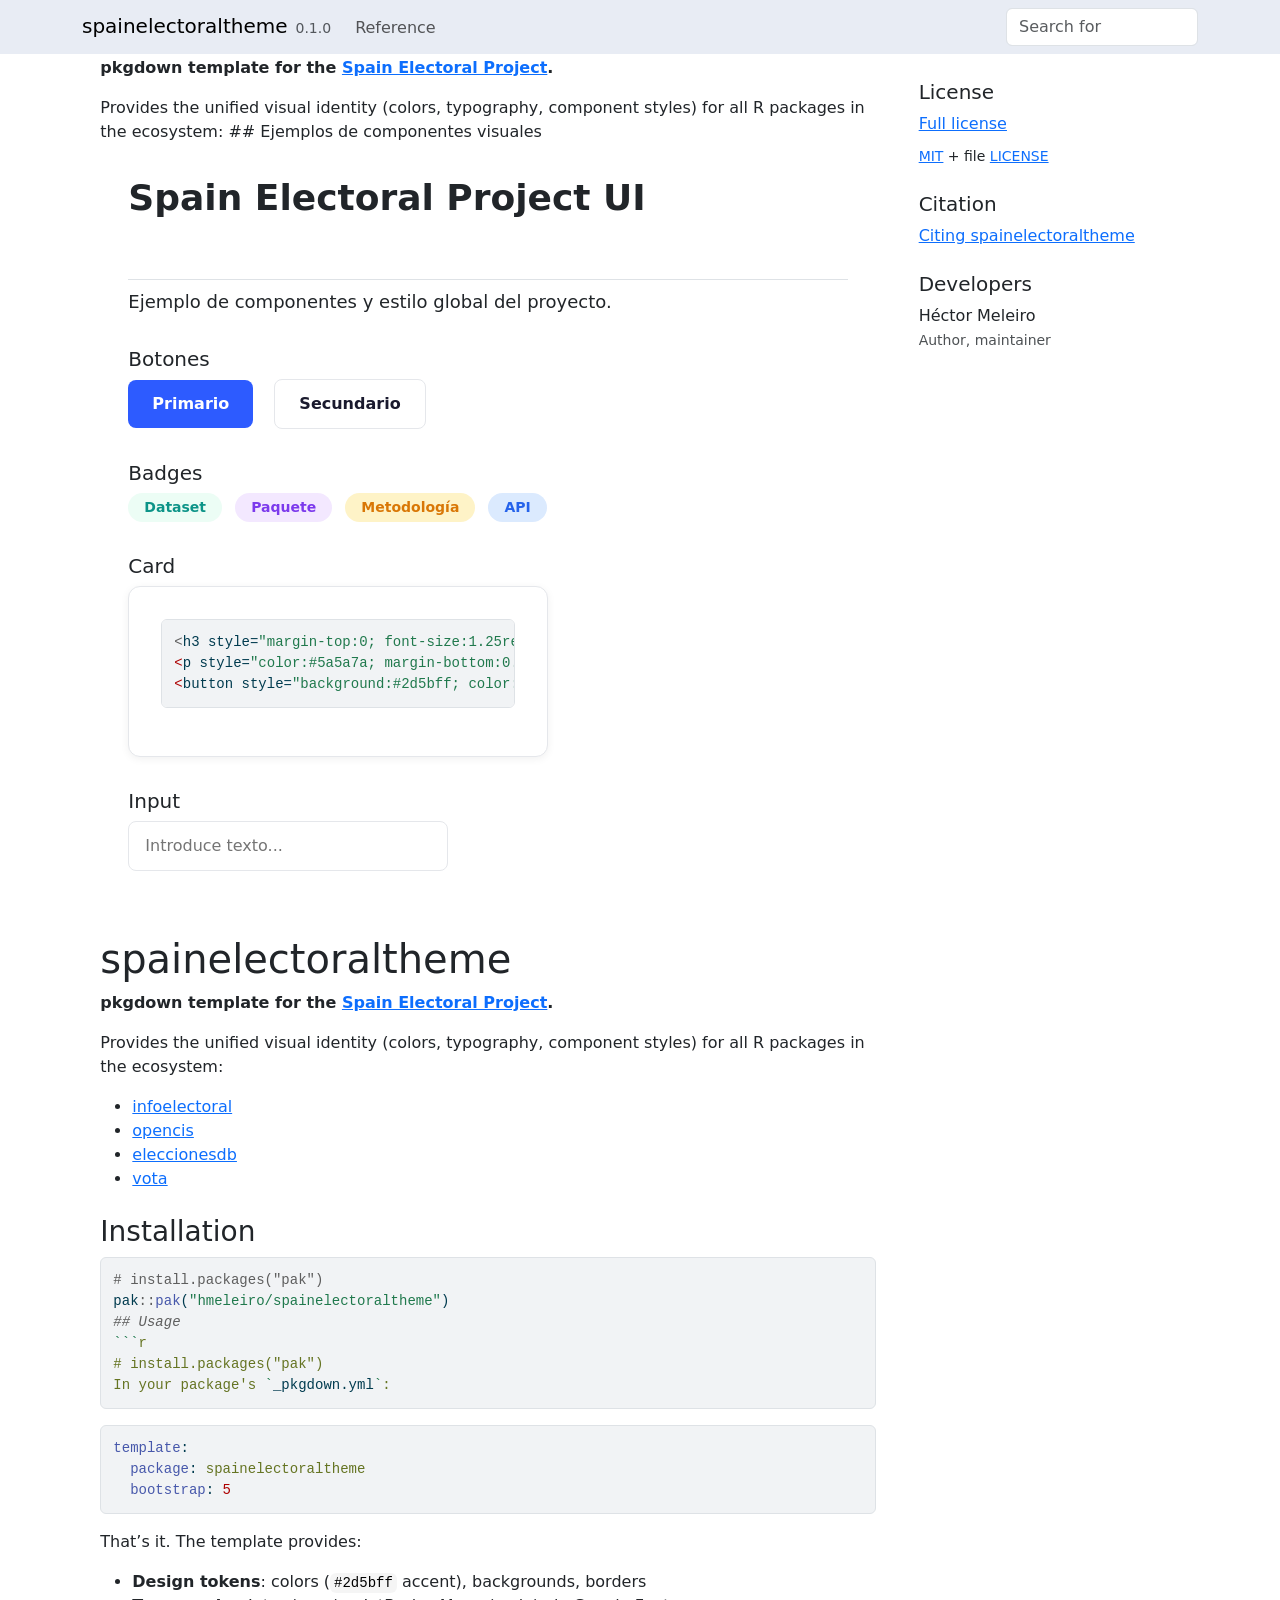
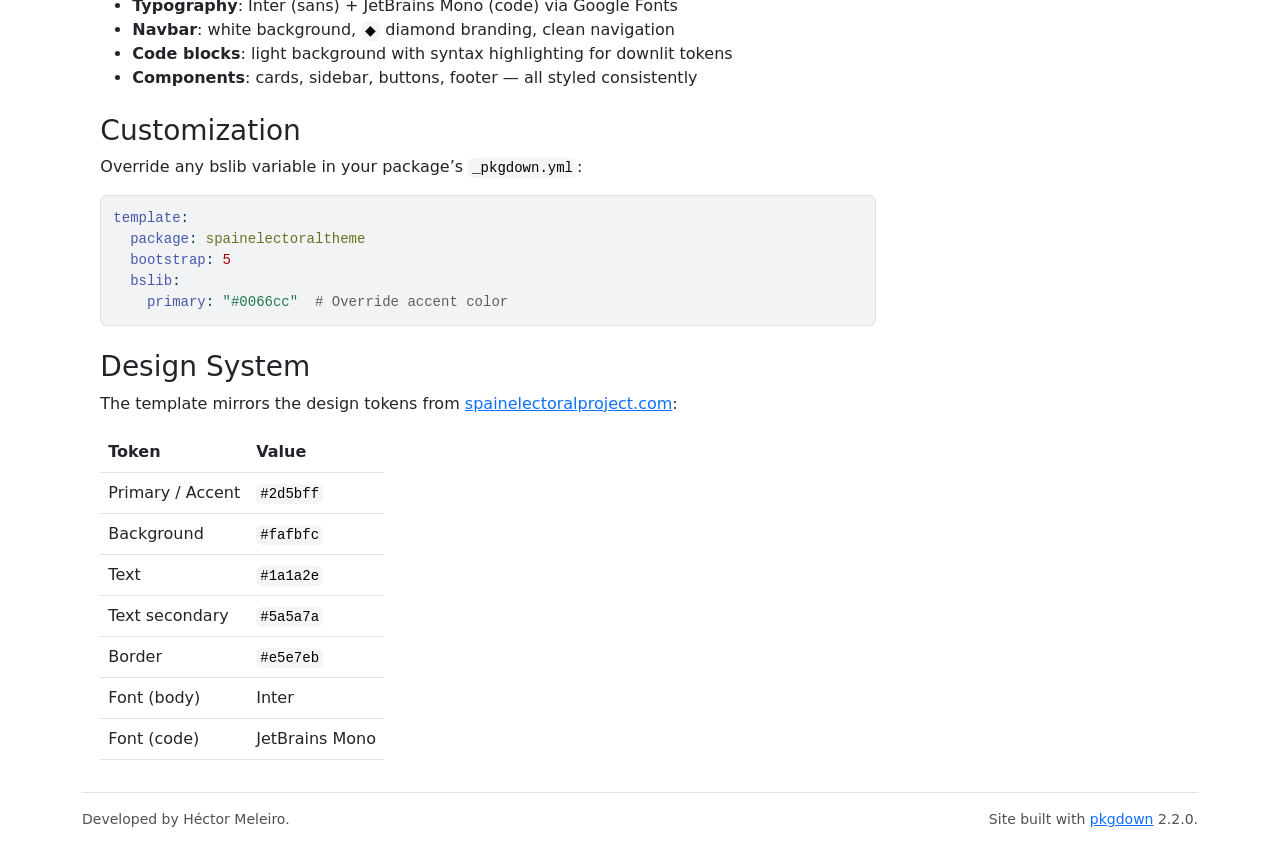
==== docs/index.html @ b9abbed4 "Changes in theme + added pkgdown web" ====
<!DOCTYPE html>
<!-- Generated by pkgdown: do not edit by hand --><html lang="en">
<head>
<meta http-equiv="Content-Type" content="text/html; charset=UTF-8">
<meta charset="utf-8">
<meta http-equiv="X-UA-Compatible" content="IE=edge">
<meta name="viewport" content="width=device-width, initial-scale=1, shrink-to-fit=no">
<title>pkgdown Template for Spain Electoral Project • spainelectoraltheme</title>
<script src="deps/jquery-3.6.0/jquery-3.6.0.min.js"></script><meta name="viewport" content="width=device-width, initial-scale=1, shrink-to-fit=no">
<link href="deps/bootstrap-5.3.1/bootstrap.min.css" rel="stylesheet">
<script src="deps/bootstrap-5.3.1/bootstrap.bundle.min.js"></script><link href="deps/font-awesome-6.5.2/css/all.min.css" rel="stylesheet">
<link href="deps/font-awesome-6.5.2/css/v4-shims.min.css" rel="stylesheet">
<script src="deps/headroom-0.11.0/headroom.min.js"></script><script src="deps/headroom-0.11.0/jQuery.headroom.min.js"></script><script src="deps/bootstrap-toc-1.0.1/bootstrap-toc.min.js"></script><script src="deps/clipboard.js-2.0.11/clipboard.min.js"></script><script src="deps/search-1.0.0/autocomplete.jquery.min.js"></script><script src="deps/search-1.0.0/fuse.min.js"></script><script src="deps/search-1.0.0/mark.min.js"></script><!-- pkgdown --><script src="pkgdown.js"></script><meta property="og:title" content="pkgdown Template for Spain Electoral Project">
<meta name="description" content="A pkgdown template package that provides the unified visual identity for all R packages in the Spain Electoral Project ecosystem. Includes design tokens, typography (Inter + JetBrains Mono), and component styles matching spainelectoralproject.com.">
<meta property="og:description" content="A pkgdown template package that provides the unified visual identity for all R packages in the Spain Electoral Project ecosystem. Includes design tokens, typography (Inter + JetBrains Mono), and component styles matching spainelectoralproject.com.">
<link rel="preconnect" href="https://fonts.googleapis.com">
<link rel="preconnect" href="https://fonts.gstatic.com" crossorigin>
<link href="https://fonts.googleapis.com/css2?family=Inter:wght@400;500;600;700&amp;family=JetBrains+Mono:wght@400;500&amp;display=swap" rel="stylesheet">
</head>
<body>
    <a href="#main" class="visually-hidden-focusable">Skip to contents</a>


    <nav class="navbar navbar-expand-lg fixed-top bg-#ffffff" data-bs-theme="light" aria-label="Site navigation"><div class="container">

    <a class="navbar-brand me-2" href="index.html">spainelectoraltheme</a>

    <small class="nav-text text-muted me-auto" data-bs-toggle="tooltip" data-bs-placement="bottom" title="">0.1.0</small>


    <button class="navbar-toggler" type="button" data-bs-toggle="collapse" data-bs-target="#navbar" aria-controls="navbar" aria-expanded="false" aria-label="Toggle navigation">
      <span class="navbar-toggler-icon"></span>
    </button>

    <div id="navbar" class="collapse navbar-collapse ms-3">
      <ul class="navbar-nav me-auto">
<li class="nav-item"><a class="nav-link" href="reference/index.html">Reference</a></li>
      </ul>
<ul class="navbar-nav">
<li class="nav-item"><form class="form-inline" role="search">
 <input class="form-control" type="search" name="search-input" id="search-input" autocomplete="off" aria-label="Search site" placeholder="Search for" data-search-index="search.json">
</form></li>
      </ul>
</div>


  </div>
</nav><div class="container template-home">
<div class="row">
  <main id="main" class="col-md-9"><p><strong>pkgdown template for the <a href="https://spainelectoralproject.com/" class="external-link">Spain Electoral Project</a>.</strong></p>
<p>Provides the unified visual identity (colors, typography, component styles) for all R packages in the ecosystem: ## Ejemplos de componentes visuales</p>
<div style="max-width: 720px; margin: 2rem auto;">
<div class="page-header"><h1 style="font-size:2.25rem; font-weight:700; margin-bottom:0.5rem;">
Spain Electoral Project UI
</h1></div>
<p style="color:var(--color-text-secondary); font-size:1.125rem; margin-bottom:2rem;">
Ejemplo de componentes y estilo global del proyecto.
</p>
<!-- Botones -->
<h2 style="font-size:1.25rem; margin-top:2rem;">
Botones
</h2>
<p><button style="background:#2d5bff; color:#fff; border:none; border-radius:0.5rem; padding:0.75rem 1.5rem; font-size:1rem; font-family:var(--font-sans); font-weight:600; margin-right:1rem; box-shadow:var(--shadow-sm); transition:background 150ms;">Primario</button> <button style="background:#fff; color:#1a1a2e; border:1px solid #e5e7eb; border-radius:0.5rem; padding:0.75rem 1.5rem; font-size:1rem; font-family:var(--font-sans); font-weight:600;">Secundario</button></p>
<!-- Badges -->
<h2 style="font-size:1.25rem; margin-top:2rem;">
Badges
</h2>
<p><span style="display:inline-block; background:#ecfdf5; color:#0d9488; border-radius:9999px; padding:0.25rem 1rem; font-size:0.875rem; font-weight:600; margin-right:0.5rem;">Dataset</span> <span style="display:inline-block; background:#f3e8ff; color:#7c3aed; border-radius:9999px; padding:0.25rem 1rem; font-size:0.875rem; font-weight:600; margin-right:0.5rem;">Paquete</span> <span style="display:inline-block; background:#fef3c7; color:#d97706; border-radius:9999px; padding:0.25rem 1rem; font-size:0.875rem; font-weight:600; margin-right:0.5rem;">Metodología</span> <span style="display:inline-block; background:#dbeafe; color:#2563eb; border-radius:9999px; padding:0.25rem 1rem; font-size:0.875rem; font-weight:600;">API</span></p>
<!-- Card ejemplo -->
<h2 style="font-size:1.25rem; margin-top:2rem;">
Card
</h2>
<div style="background:#fff; border:1px solid #e5e7eb; border-radius:0.75rem; box-shadow:0 2px 8px rgba(0,0,0,0.06); padding:2rem; margin-bottom:2rem; max-width:420px;">
<div class="sourceCode" id="cb1"><pre class="sourceCode R"><code class="sourceCode r"><span id="cb1-1"><a href="#cb1-1" tabindex="-1"></a><span class="sc">&lt;</span>h3 style<span class="ot">=</span><span class="st">"margin-top:0; font-size:1.25rem;"</span><span class="sc">&gt;</span>Título de Card<span class="sc">&lt;</span><span class="er">/</span>h3<span class="sc">&gt;</span></span>
<span id="cb1-2"><a href="#cb1-2" tabindex="-1"></a><span class="er">&lt;</span>p style<span class="ot">=</span><span class="st">"color:#5a5a7a; margin-bottom:0.5rem;"</span><span class="sc">&gt;</span>Descripción breve de la card, siguiendo el estilo minimalista y profesional.<span class="sc">&lt;</span><span class="er">/</span>p<span class="sc">&gt;</span></span>
<span id="cb1-3"><a href="#cb1-3" tabindex="-1"></a><span class="er">&lt;</span>button style<span class="ot">=</span><span class="st">"background:#2d5bff; color:#fff; border:none; border-radius:0.5rem; padding:0.5rem 1.25rem; font-size:1rem; font-family:var(--font-sans); font-weight:600;"</span><span class="sc">&gt;</span>Acción<span class="sc">&lt;</span><span class="er">/</span>button<span class="sc">&gt;</span></span></code></pre></div>
</div>
<!-- Input ejemplo -->
<h2 style="font-size:1.25rem; margin-top:2rem;">
Input
</h2>
<p><input type="text" placeholder="Introduce texto..." style="width:100%; max-width:320px; padding:0.75rem 1rem; border:1px solid #e5e7eb; border-radius:0.5rem; font-size:1rem; font-family:var(--font-sans); background:#fff; color:#1a1a2e; margin-bottom:2rem;"></p>
</div>
<div class="section level1">
<h1 id="spainelectoraltheme">spainelectoraltheme<a class="anchor" aria-label="anchor" href="#spainelectoraltheme"></a>
</h1>
<p><strong>pkgdown template for the <a href="https://spainelectoralproject.com/" class="external-link">Spain Electoral Project</a>.</strong></p>
<p>Provides the unified visual identity (colors, typography, component styles) for all R packages in the ecosystem:</p>
<ul>
<li><a href="https://github.com/rOpenSpain/infoelectoral" class="external-link">infoelectoral</a></li>
<li><a href="https://github.com/hmeleiro/opencis" class="external-link">opencis</a></li>
<li><a href="https://github.com/hmeleiro/eleccionesdb-r" class="external-link">eleccionesdb</a></li>
<li><a href="https://github.com/hmeleiro/vota" class="external-link">vota</a></li>
</ul>
<div class="section level2">
<h2 id="installation">Installation<a class="anchor" aria-label="anchor" href="#installation"></a>
</h2>
<div class="sourceCode" id="cb2"><pre class="sourceCode r"><code class="sourceCode r"><span id="cb2-1"><a href="#cb2-1" tabindex="-1"></a><span class="co"># install.packages("pak")</span></span>
<span id="cb2-2"><a href="#cb2-2" tabindex="-1"></a>pak<span class="sc">::</span><span class="fu">pak</span>(<span class="st">"hmeleiro/spainelectoraltheme"</span>)</span>
<span id="cb2-3"><a href="#cb2-3" tabindex="-1"></a><span class="do">## Usage</span></span>
<span id="cb2-4"><a href="#cb2-4" tabindex="-1"></a><span class="st">```</span><span class="at">r</span></span>
<span id="cb2-5"><a href="#cb2-5" tabindex="-1"></a><span class="at"># install.packages("pak")</span></span>
<span id="cb2-6"><a href="#cb2-6" tabindex="-1"></a><span class="at">In your package's </span><span class="st">`</span>_pkgdown.yml<span class="st">`</span><span class="at">:</span></span></code></pre></div>
<div class="sourceCode" id="cb3"><pre class="sourceCode yaml"><code class="sourceCode yaml"><span id="cb3-1"><a href="#cb3-1" tabindex="-1"></a><span class="fu">template</span><span class="kw">:</span></span>
<span id="cb3-2"><a href="#cb3-2" tabindex="-1"></a><span class="at">  </span><span class="fu">package</span><span class="kw">:</span><span class="at"> spainelectoraltheme</span></span>
<span id="cb3-3"><a href="#cb3-3" tabindex="-1"></a><span class="at">  </span><span class="fu">bootstrap</span><span class="kw">:</span><span class="at"> </span><span class="dv">5</span></span></code></pre></div>
<p>That’s it. The template provides:</p>
<ul>
<li>
<strong>Design tokens</strong>: colors (<code>#2d5bff</code> accent), backgrounds, borders</li>
<li>
<strong>Typography</strong>: Inter (sans) + JetBrains Mono (code) via Google Fonts</li>
<li>
<strong>Navbar</strong>: white background, <code>◆</code> diamond branding, clean navigation</li>
<li>
<strong>Code blocks</strong>: light background with syntax highlighting for downlit tokens</li>
<li>
<strong>Components</strong>: cards, sidebar, buttons, footer — all styled consistently</li>
</ul>
</div>
<div class="section level2">
<h2 id="customization">Customization<a class="anchor" aria-label="anchor" href="#customization"></a>
</h2>
<p>Override any bslib variable in your package’s <code>_pkgdown.yml</code>:</p>
<div class="sourceCode" id="cb4"><pre class="sourceCode yaml"><code class="sourceCode yaml"><span id="cb4-1"><a href="#cb4-1" tabindex="-1"></a><span class="fu">template</span><span class="kw">:</span></span>
<span id="cb4-2"><a href="#cb4-2" tabindex="-1"></a><span class="at">  </span><span class="fu">package</span><span class="kw">:</span><span class="at"> spainelectoraltheme</span></span>
<span id="cb4-3"><a href="#cb4-3" tabindex="-1"></a><span class="at">  </span><span class="fu">bootstrap</span><span class="kw">:</span><span class="at"> </span><span class="dv">5</span></span>
<span id="cb4-4"><a href="#cb4-4" tabindex="-1"></a><span class="at">  </span><span class="fu">bslib</span><span class="kw">:</span></span>
<span id="cb4-5"><a href="#cb4-5" tabindex="-1"></a><span class="at">    </span><span class="fu">primary</span><span class="kw">:</span><span class="at"> </span><span class="st">"#0066cc"</span><span class="co">  # Override accent color</span></span></code></pre></div>
</div>
<div class="section level2">
<h2 id="design-system">Design System<a class="anchor" aria-label="anchor" href="#design-system"></a>
</h2>
<p>The template mirrors the design tokens from <a href="https://spainelectoralproject.com/" class="external-link">spainelectoralproject.com</a>:</p>
<table class="table">
<thead><tr>
<th>Token</th>
<th>Value</th>
</tr></thead>
<tbody>
<tr>
<td>Primary / Accent</td>
<td><code>#2d5bff</code></td>
</tr>
<tr>
<td>Background</td>
<td><code>#fafbfc</code></td>
</tr>
<tr>
<td>Text</td>
<td><code>#1a1a2e</code></td>
</tr>
<tr>
<td>Text secondary</td>
<td><code>#5a5a7a</code></td>
</tr>
<tr>
<td>Border</td>
<td><code>#e5e7eb</code></td>
</tr>
<tr>
<td>Font (body)</td>
<td>Inter</td>
</tr>
<tr>
<td>Font (code)</td>
<td>JetBrains Mono</td>
</tr>
</tbody>
</table>
</div>
</div>

  </main><aside class="col-md-3"><div class="license">
<h2 data-toc-skip>License</h2>
<ul class="list-unstyled">
<li><a href="LICENSE.html">Full license</a></li>
<li><small><a href="https://opensource.org/licenses/mit-license.php" class="external-link">MIT</a> + file <a href="LICENSE-text.html">LICENSE</a></small></li>
</ul>
</div>


<div class="citation">
<h2 data-toc-skip>Citation</h2>
<ul class="list-unstyled">
<li><a href="authors.html#citation">Citing spainelectoraltheme</a></li>
</ul>
</div>

<div class="developers">
<h2 data-toc-skip>Developers</h2>
<ul class="list-unstyled">
<li>Héctor Meleiro <br><small class="roles"> Author, maintainer </small>   </li>
</ul>
</div>



  </aside>
</div>


    <footer><div class="pkgdown-footer-left">
  <p>Developed by Héctor Meleiro.</p>
</div>

<div class="pkgdown-footer-right">
  <p>Site built with <a href="https://pkgdown.r-lib.org/" class="external-link">pkgdown</a> 2.2.0.</p>
</div>

    </footer>
</div>





  </body>
</html>
---- docs/deps/font-awesome-6.5.2/css/v4-shims.min.css ----
/*!
 * Font Awesome Free 6.5.2 by @fontawesome - https://fontawesome.com
 * License - https://fontawesome.com/license/free (Icons: CC BY 4.0, Fonts: SIL OFL 1.1, Code: MIT License)
 * Copyright 2024 Fonticons, Inc.
 */
.fa.fa-glass:before{content:"\f000"}.fa.fa-envelope-o{font-family:"Font Awesome 6 Free";font-weight:400}.fa.fa-envelope-o:before{content:"\f0e0"}.fa.fa-star-o{font-family:"Font Awesome 6 Free";font-weight:400}.fa.fa-star-o:before{content:"\f005"}.fa.fa-close:before,.fa.fa-remove:before{content:"\f00d"}.fa.fa-gear:before{content:"\f013"}.fa.fa-trash-o{font-family:"Font Awesome 6 Free";font-weight:400}.fa.fa-trash-o:before{content:"\f2ed"}.fa.fa-home:before{content:"\f015"}.fa.fa-file-o{font-family:"Font Awesome 6 Free";font-weight:400}.fa.fa-file-o:before{content:"\f15b"}.fa.fa-clock-o{font-family:"Font Awesome 6 Free";font-weight:400}.fa.fa-clock-o:before{content:"\f017"}.fa.fa-arrow-circle-o-down{font-family:"Font Awesome 6 Free";font-weight:400}.fa.fa-arrow-circle-o-down:before{content:"\f358"}.fa.fa-arrow-circle-o-up{font-family:"Font Awesome 6 Free";font-weight:400}.fa.fa-arrow-circle-o-up:before{content:"\f35b"}.fa.fa-play-circle-o{font-family:"Font Awesome 6 Free";font-weight:400}.fa.fa-play-circle-o:before{content:"\f144"}.fa.fa-repeat:before,.fa.fa-rotate-right:before{content:"\f01e"}.fa.fa-refresh:before{content:"\f021"}.fa.fa-list-alt{font-family:"Font Awesome 6 Free";font-weight:400}.fa.fa-list-alt:before{content:"\f022"}.fa.fa-dedent:before{content:"\f03b"}.fa.fa-video-camera:before{content:"\f03d"}.fa.fa-picture-o{font-family:"Font Awesome 6 Free";font-weight:400}.fa.fa-picture-o:before{content:"\f03e"}.fa.fa-photo{font-family:"Font Awesome 6 Free";font-weight:400}.fa.fa-photo:before{content:"\f03e"}.fa.fa-image{font-family:"Font Awesome 6 Free";font-weight:400}.fa.fa-image:before{content:"\f03e"}.fa.fa-map-marker:before{content:"\f3c5"}.fa.fa-pencil-square-o{font-family:"Font Awesome 6 Free";font-weight:400}.fa.fa-pencil-square-o:before{content:"\f044"}.fa.fa-edit{font-family:"Font Awesome 6 Free";font-weight:400}.fa.fa-edit:before{content:"\f044"}.fa.fa-share-square-o:before{content:"\f14d"}.fa.fa-check-square-o{font-family:"Font Awesome 6 Free";font-weight:400}.fa.fa-check-square-o:before{content:"\f14a"}.fa.fa-arrows:before{content:"\f0b2"}.fa.fa-times-circle-o{font-family:"Font Awesome 6 Free";font-weight:400}.fa.fa-times-circle-o:before{content:"\f057"}.fa.fa-check-circle-o{font-family:"Font Awesome 6 Free";font-weight:400}.fa.fa-check-circle-o:before{content:"\f058"}.fa.fa-mail-forward:before{content:"\f064"}.fa.fa-expand:before{content:"\f424"}.fa.fa-compress:before{content:"\f422"}.fa.fa-eye,.fa.fa-eye-slash{font-family:"Font Awesome 6 Free";font-weight:400}.fa.fa-warning:before{content:"\f071"}.fa.fa-calendar:before{content:"\f073"}.fa.fa-arrows-v:before{content:"\f338"}.fa.fa-arrows-h:before{content:"\f337"}.fa.fa-bar-chart-o:before,.fa.fa-bar-chart:before{content:"\e0e3"}.fa.fa-twitter-square{font-family:"Font Awesome 6 Brands";font-weight:400}.fa.fa-twitter-square:before{content:"\f081"}.fa.fa-facebook-square{font-family:"Font Awesome 6 Brands";font-weight:400}.fa.fa-facebook-square:before{content:"\f082"}.fa.fa-gears:before{content:"\f085"}.fa.fa-thumbs-o-up{font-family:"Font Awesome 6 Free";font-weight:400}.fa.fa-thumbs-o-up:before{content:"\f164"}.fa.fa-thumbs-o-down{font-family:"Font Awesome 6 Free";font-weight:400}.fa.fa-thumbs-o-down:before{content:"\f165"}.fa.fa-heart-o{font-family:"Font Awesome 6 Free";font-weight:400}.fa.fa-heart-o:before{content:"\f004"}.fa.fa-sign-out:before{content:"\f2f5"}.fa.fa-linkedin-square{font-family:"Font Awesome 6 Brands";font-weight:400}.fa.fa-linkedin-square:before{content:"\f08c"}.fa.fa-thumb-tack:before{content:"\f08d"}.fa.fa-external-link:before{content:"\f35d"}.fa.fa-sign-in:before{content:"\f2f6"}.fa.fa-github-square{font-family:"Font Awesome 6 Brands";font-weight:400}.fa.fa-github-square:before{content:"\f092"}.fa.fa-lemon-o{font-family:"Font Awesome 6 Free";font-weight:400}.fa.fa-lemon-o:before{content:"\f094"}.fa.fa-square-o{font-family:"Font Awesome 6 Free";font-weight:400}.fa.fa-square-o:before{content:"\f0c8"}.fa.fa-bookmark-o{font-family:"Font Awesome 6 Free";font-weight:400}.fa.fa-bookmark-o:before{content:"\f02e"}.fa.fa-facebook,.fa.fa-twitter{font-family:"Font Awesome 6 Brands";font-weight:400}.fa.fa-facebook:before{content:"\f39e"}.fa.fa-facebook-f{font-family:"Font Awesome 6 Brands";font-weight:400}.fa.fa-facebook-f:before{content:"\f39e"}.fa.fa-github{font-family:"Font Awesome 6 Brands";font-weight:400}.fa.fa-credit-card{font-family:"Font Awesome 6 Free";font-weight:400}.fa.fa-feed:before{content:"\f09e"}.fa.fa-hdd-o{font-family:"Font Awesome 6 Free";font-weight:400}.fa.fa-hdd-o:before{content:"\f0a0"}.fa.fa-hand-o-right{font-family:"Font Awesome 6 Free";font-weight:400}.fa.fa-hand-o-right:before{content:"\f0a4"}.fa.fa-hand-o-left{font-family:"Font Awesome 6 Free";font-weight:400}.fa.fa-hand-o-left:before{content:"\f0a5"}.fa.fa-hand-o-up{font-family:"Font Awesome 6 Free";font-weight:400}.fa.fa-hand-o-up:before{content:"\f0a6"}.fa.fa-hand-o-down{font-family:"Font Awesome 6 Free";font-weight:400}.fa.fa-hand-o-down:before{content:"\f0a7"}.fa.fa-globe:before{content:"\f57d"}.fa.fa-tasks:before{content:"\f828"}.fa.fa-arrows-alt:before{content:"\f31e"}.fa.fa-group:before{content:"\f0c0"}.fa.fa-chain:before{content:"\f0c1"}.fa.fa-cut:before{content:"\f0c4"}.fa.fa-files-o{font-family:"Font Awesome 6 Free";font-weight:400}.fa.fa-files-o:before{content:"\f0c5"}.fa.fa-floppy-o{font-family:"Font Awesome 6 Free";font-weight:400}.fa.fa-floppy-o:before{content:"\f0c7"}.fa.fa-save{font-family:"Font Awesome 6 Free";font-weight:400}.fa.fa-save:before{content:"\f0c7"}.fa.fa-navicon:before,.fa.fa-reorder:before{content:"\f0c9"}.fa.fa-magic:before{content:"\e2ca"}.fa.fa-pinterest,.fa.fa-pinterest-square{font-family:"Font Awesome 6 Brands";font-weight:400}.fa.fa-pinterest-square:before{content:"\f0d3"}.fa.fa-google-plus-square{font-family:"Font Awesome 6 Brands";font-weight:400}.fa.fa-google-plus-square:before{content:"\f0d4"}.fa.fa-google-plus{font-family:"Font Awesome 6 Brands";font-weight:400}.fa.fa-google-plus:before{content:"\f0d5"}.fa.fa-money:before{content:"\f3d1"}.fa.fa-unsorted:before{content:"\f0dc"}.fa.fa-sort-desc:before{content:"\f0dd"}.fa.fa-sort-asc:before{content:"\f0de"}.fa.fa-linkedin{font-family:"Font Awesome 6 Brands";font-weight:400}.fa.fa-linkedin:before{content:"\f0e1"}.fa.fa-rotate-left:before{content:"\f0e2"}.fa.fa-legal:before{content:"\f0e3"}.fa.fa-dashboard:before,.fa.fa-tachometer:before{content:"\f625"}.fa.fa-comment-o{font-family:"Font Awesome 6 Free";font-weight:400}.fa.fa-comment-o:before{content:"\f075"}.fa.fa-comments-o{font-family:"Font Awesome 6 Free";font-weight:400}.fa.fa-comments-o:before{content:"\f086"}.fa.fa-flash:before{content:"\f0e7"}.fa.fa-clipboard:before{content:"\f0ea"}.fa.fa-lightbulb-o{font-family:"Font Awesome 6 Free";font-weight:400}.fa.fa-lightbulb-o:before{content:"\f0eb"}.fa.fa-exchange:before{content:"\f362"}.fa.fa-cloud-download:before{content:"\f0ed"}.fa.fa-cloud-upload:before{content:"\f0ee"}.fa.fa-bell-o{font-family:"Font Awesome 6 Free";font-weight:400}.fa.fa-bell-o:before{content:"\f0f3"}.fa.fa-cutlery:before{content:"\f2e7"}.fa.fa-file-text-o{font-family:"Font Awesome 6 Free";font-weight:400}.fa.fa-file-text-o:before{content:"\f15c"}.fa.fa-building-o{font-family:"Font Awesome 6 Free";font-weight:400}.fa.fa-building-o:before{content:"\f1ad"}.fa.fa-hospital-o{font-family:"Font Awesome 6 Free";font-weight:400}.fa.fa-hospital-o:before{content:"\f0f8"}.fa.fa-tablet:before{content:"\f3fa"}.fa.fa-mobile-phone:before,.fa.fa-mobile:before{content:"\f3cd"}.fa.fa-circle-o{font-family:"Font Awesome 6 Free";font-weight:400}.fa.fa-circle-o:before{content:"\f111"}.fa.fa-mail-reply:before{content:"\f3e5"}.fa.fa-github-alt{font-family:"Font Awesome 6 Brands";font-weight:400}.fa.fa-folder-o{font-family:"Font Awesome 6 Free";font-weight:400}.fa.fa-folder-o:before{content:"\f07b"}.fa.fa-folder-open-o{font-family:"Font Awesome 6 Free";font-weight:400}.fa.fa-folder-open-o:before{content:"\f07c"}.fa.fa-smile-o{font-family:"Font Awesome 6 Free";font-weight:400}.fa.fa-smile-o:before{content:"\f118"}.fa.fa-frown-o{font-family:"Font Awesome 6 Free";font-weight:400}.fa.fa-frown-o:before{content:"\f119"}.fa.fa-meh-o{font-family:"Font Awesome 6 Free";font-weight:400}.fa.fa-meh-o:before{content:"\f11a"}.fa.fa-keyboard-o{font-family:"Font Awesome 6 Free";font-weight:400}.fa.fa-keyboard-o:before{content:"\f11c"}.fa.fa-flag-o{font-family:"Font Awesome 6 Free";font-weight:400}.fa.fa-flag-o:before{content:"\f024"}.fa.fa-mail-reply-all:before{content:"\f122"}.fa.fa-star-half-o{font-family:"Font Awesome 6 Free";font-weight:400}.fa.fa-star-half-o:before{content:"\f5c0"}.fa.fa-star-half-empty{font-family:"Font Awesome 6 Free";font-weight:400}.fa.fa-star-half-empty:before{content:"\f5c0"}.fa.fa-star-half-full{font-family:"Font Awesome 6 Free";font-weight:400}.fa.fa-star-half-full:before{content:"\f5c0"}.fa.fa-code-fork:before{content:"\f126"}.fa.fa-chain-broken:before,.fa.fa-unlink:before{content:"\f127"}.fa.fa-calendar-o{font-family:"Font Awesome 6 Free";font-weight:400}.fa.fa-calendar-o:before{content:"\f133"}.fa.fa-css3,.fa.fa-html5,.fa.fa-maxcdn{font-family:"Font Awesome 6 Brands";font-weight:400}.fa.fa-unlock-alt:before{content:"\f09c"}.fa.fa-minus-square-o{font-family:"Font Awesome 6 Free";font-weight:400}.fa.fa-minus-square-o:before{content:"\f146"}.fa.fa-level-up:before{content:"\f3bf"}.fa.fa-level-down:before{content:"\f3be"}.fa.fa-pencil-square:before{content:"\f14b"}.fa.fa-external-link-square:before{content:"\f360"}.fa.fa-compass{font-family:"Font Awesome 6 Free";font-weight:400}.fa.fa-caret-square-o-down{font-family:"Font Awesome 6 Free";font-weight:400}.fa.fa-caret-square-o-down:before{content:"\f150"}.fa.fa-toggle-down{font-family:"Font Awesome 6 Free";font-weight:400}.fa.fa-toggle-down:before{content:"\f150"}.fa.fa-caret-square-o-up{font-family:"Font Awesome 6 Free";font-weight:400}.fa.fa-caret-square-o-up:before{content:"\f151"}.fa.fa-toggle-up{font-family:"Font Awesome 6 Free";font-weight:400}.fa.fa-toggle-up:before{content:"\f151"}.fa.fa-caret-square-o-right{font-family:"Font Awesome 6 Free";font-weight:400}.fa.fa-caret-square-o-right:before{content:"\f152"}.fa.fa-toggle-right{font-family:"Font Awesome 6 Free";font-weight:400}.fa.fa-toggle-right:before{content:"\f152"}.fa.fa-eur:before,.fa.fa-euro:before{content:"\f153"}.fa.fa-gbp:before{content:"\f154"}.fa.fa-dollar:before,.fa.fa-usd:before{content:"\24"}.fa.fa-inr:before,.fa.fa-rupee:before{content:"\e1bc"}.fa.fa-cny:before,.fa.fa-jpy:before,.fa.fa-rmb:before,.fa.fa-yen:before{content:"\f157"}.fa.fa-rouble:before,.fa.fa-rub:before,.fa.fa-ruble:before{content:"\f158"}.fa.fa-krw:before,.fa.fa-won:before{content:"\f159"}.fa.fa-bitcoin,.fa.fa-btc{font-family:"Font Awesome 6 Brands";font-weight:400}.fa.fa-bitcoin:before{content:"\f15a"}.fa.fa-file-text:before{content:"\f15c"}.fa.fa-sort-alpha-asc:before{content:"\f15d"}.fa.fa-sort-alpha-desc:before{content:"\f881"}.fa.fa-sort-amount-asc:before{content:"\f884"}.fa.fa-sort-amount-desc:before{content:"\f160"}.fa.fa-sort-numeric-asc:before{content:"\f162"}.fa.fa-sort-numeric-desc:before{content:"\f886"}.fa.fa-youtube-square{font-family:"Font Awesome 6 Brands";font-weight:400}.fa.fa-youtube-square:before{content:"\f431"}.fa.fa-xing,.fa.fa-xing-square,.fa.fa-youtube{font-family:"Font Awesome 6 Brands";font-weight:400}.fa.fa-xing-square:before{content:"\f169"}.fa.fa-youtube-play{font-family:"Font Awesome 6 Brands";font-weight:400}.fa.fa-youtube-play:before{content:"\f167"}.fa.fa-adn,.fa.fa-bitbucket,.fa.fa-bitbucket-square,.fa.fa-dropbox,.fa.fa-flickr,.fa.fa-instagram,.fa.fa-stack-overflow{font-family:"Font Awesome 6 Brands";font-weight:400}.fa.fa-bitbucket-square:before{content:"\f171"}.fa.fa-tumblr,.fa.fa-tumblr-square{font-family:"Font Awesome 6 Brands";font-weight:400}.fa.fa-tumblr-square:before{content:"\f174"}.fa.fa-long-arrow-down:before{content:"\f309"}.fa.fa-long-arrow-up:before{content:"\f30c"}.fa.fa-long-arrow-left:before{content:"\f30a"}.fa.fa-long-arrow-right:before{content:"\f30b"}.fa.fa-android,.fa.fa-apple,.fa.fa-dribbble,.fa.fa-foursquare,.fa.fa-gittip,.fa.fa-gratipay,.fa.fa-linux,.fa.fa-skype,.fa.fa-trello,.fa.fa-windows{font-family:"Font Awesome 6 Brands";font-weight:400}.fa.fa-gittip:before{content:"\f184"}.fa.fa-sun-o{font-family:"Font Awesome 6 Free";font-weight:400}.fa.fa-sun-o:before{content:"\f185"}.fa.fa-moon-o{font-family:"Font Awesome 6 Free";font-weight:400}.fa.fa-moon-o:before{content:"\f186"}.fa.fa-pagelines,.fa.fa-renren,.fa.fa-stack-exchange,.fa.fa-vk,.fa.fa-weibo{font-family:"Font Awesome 6 Brands";font-weight:400}.fa.fa-arrow-circle-o-right{font-family:"Font Awesome 6 Free";font-weight:400}.fa.fa-arrow-circle-o-right:before{content:"\f35a"}.fa.fa-arrow-circle-o-left{font-family:"Font Awesome 6 Free";font-weight:400}.fa.fa-arrow-circle-o-left:before{content:"\f359"}.fa.fa-caret-square-o-left{font-family:"Font Awesome 6 Free";font-weight:400}.fa.fa-caret-square-o-left:before{content:"\f191"}.fa.fa-toggle-left{font-family:"Font Awesome 6 Free";font-weight:400}.fa.fa-toggle-left:before{content:"\f191"}.fa.fa-dot-circle-o{font-family:"Font Awesome 6 Free";font-weight:400}.fa.fa-dot-circle-o:before{content:"\f192"}.fa.fa-vimeo-square{font-family:"Font Awesome 6 Brands";font-weight:400}.fa.fa-vimeo-square:before{content:"\f194"}.fa.fa-try:before,.fa.fa-turkish-lira:before{content:"\e2bb"}.fa.fa-plus-square-o{font-family:"Font Awesome 6 Free";font-weight:400}.fa.fa-plus-square-o:before{content:"\f0fe"}.fa.fa-openid,.fa.fa-slack,.fa.fa-wordpress{font-family:"Font Awesome 6 Brands";font-weight:400}.fa.fa-bank:before,.fa.fa-institution:before{content:"\f19c"}.fa.fa-mortar-board:before{content:"\f19d"}.fa.fa-google,.fa.fa-reddit,.fa.fa-reddit-square,.fa.fa-yahoo{font-family:"Font Awesome 6 Brands";font-weight:400}.fa.fa-reddit-square:before{content:"\f1a2"}.fa.fa-behance,.fa.fa-behance-square,.fa.fa-delicious,.fa.fa-digg,.fa.fa-drupal,.fa.fa-joomla,.fa.fa-pied-piper-alt,.fa.fa-pied-piper-pp,.fa.fa-stumbleupon,.fa.fa-stumbleupon-circle{font-family:"Font Awesome 6 Brands";font-weight:400}.fa.fa-behance-square:before{content:"\f1b5"}.fa.fa-steam,.fa.fa-steam-square{font-family:"Font Awesome 6 Brands";font-weight:400}.fa.fa-steam-square:before{content:"\f1b7"}.fa.fa-automobile:before{content:"\f1b9"}.fa.fa-cab:before{content:"\f1ba"}.fa.fa-deviantart,.fa.fa-soundcloud,.fa.fa-spotify{font-family:"Font Awesome 6 Brands";font-weight:400}.fa.fa-file-pdf-o{font-family:"Font Awesome 6 Free";font-weight:400}.fa.fa-file-pdf-o:before{content:"\f1c1"}.fa.fa-file-word-o{font-family:"Font Awesome 6 Free";font-weight:400}.fa.fa-file-word-o:before{content:"\f1c2"}.fa.fa-file-excel-o{font-family:"Font Awesome 6 Free";font-weight:400}.fa.fa-file-excel-o:before{content:"\f1c3"}.fa.fa-file-powerpoint-o{font-family:"Font Awesome 6 Free";font-weight:400}.fa.fa-file-powerpoint-o:before{content:"\f1c4"}.fa.fa-file-image-o{font-family:"Font Awesome 6 Free";font-weight:400}.fa.fa-file-image-o:before{content:"\f1c5"}.fa.fa-file-photo-o{font-family:"Font Awesome 6 Free";font-weight:400}.fa.fa-file-photo-o:before{content:"\f1c5"}.fa.fa-file-picture-o{font-family:"Font Awesome 6 Free";font-weight:400}.fa.fa-file-picture-o:before{content:"\f1c5"}.fa.fa-file-archive-o{font-family:"Font Awesome 6 Free";font-weight:400}.fa.fa-file-archive-o:before{content:"\f1c6"}.fa.fa-file-zip-o{font-family:"Font Awesome 6 Free";font-weight:400}.fa.fa-file-zip-o:before{content:"\f1c6"}.fa.fa-file-audio-o{font-family:"Font Awesome 6 Free";font-weight:400}.fa.fa-file-audio-o:before{content:"\f1c7"}.fa.fa-file-sound-o{font-family:"Font Awesome 6 Free";font-weight:400}.fa.fa-file-sound-o:before{content:"\f1c7"}.fa.fa-file-video-o{font-family:"Font Awesome 6 Free";font-weight:400}.fa.fa-file-video-o:before{content:"\f1c8"}.fa.fa-file-movie-o{font-family:"Font Awesome 6 Free";font-weight:400}.fa.fa-file-movie-o:before{content:"\f1c8"}.fa.fa-file-code-o{font-family:"Font Awesome 6 Free";font-weight:400}.fa.fa-file-code-o:before{content:"\f1c9"}.fa.fa-codepen,.fa.fa-jsfiddle,.fa.fa-vine{font-family:"Font Awesome 6 Brands";font-weight:400}.fa.fa-life-bouy:before,.fa.fa-life-buoy:before,.fa.fa-life-saver:before,.fa.fa-support:before{content:"\f1cd"}.fa.fa-circle-o-notch:before{content:"\f1ce"}.fa.fa-ra,.fa.fa-rebel{font-family:"Font Awesome 6 Brands";font-weight:400}.fa.fa-ra:before{content:"\f1d0"}.fa.fa-resistance{font-family:"Font Awesome 6 Brands";font-weight:400}.fa.fa-resistance:before{content:"\f1d0"}.fa.fa-empire,.fa.fa-ge{font-family:"Font Awesome 6 Brands";font-weight:400}.fa.fa-ge:before{content:"\f1d1"}.fa.fa-git-square{font-family:"Font Awesome 6 Brands";font-weight:400}.fa.fa-git-square:before{content:"\f1d2"}.fa.fa-git,.fa.fa-hacker-news,.fa.fa-y-combinator-square{font-family:"Font Awesome 6 Brands";font-weight:400}.fa.fa-y-combinator-square:before{content:"\f1d4"}.fa.fa-yc-square{font-family:"Font Awesome 6 Brands";font-weight:400}.fa.fa-yc-square:before{content:"\f1d4"}.fa.fa-qq,.fa.fa-tencent-weibo,.fa.fa-wechat,.fa.fa-weixin{font-family:"Font Awesome 6 Brands";font-weight:400}.fa.fa-wechat:before{content:"\f1d7"}.fa.fa-send:before{content:"\f1d8"}.fa.fa-paper-plane-o{font-family:"Font Awesome 6 Free";font-weight:400}.fa.fa-paper-plane-o:before{content:"\f1d8"}.fa.fa-send-o{font-family:"Font Awesome 6 Free";font-weight:400}.fa.fa-send-o:before{content:"\f1d8"}.fa.fa-circle-thin{font-family:"Font Awesome 6 Free";font-weight:400}.fa.fa-circle-thin:before{content:"\f111"}.fa.fa-header:before{content:"\f1dc"}.fa.fa-futbol-o{font-family:"Font Awesome 6 Free";font-weight:400}.fa.fa-futbol-o:before{content:"\f1e3"}.fa.fa-soccer-ball-o{font-family:"Font Awesome 6 Free";font-weight:400}.fa.fa-soccer-ball-o:before{content:"\f1e3"}.fa.fa-slideshare,.fa.fa-twitch,.fa.fa-yelp{font-family:"Font Awesome 6 Brands";font-weight:400}.fa.fa-newspaper-o{font-family:"Font Awesome 6 Free";font-weight:400}.fa.fa-newspaper-o:before{content:"\f1ea"}.fa.fa-cc-amex,.fa.fa-cc-discover,.fa.fa-cc-mastercard,.fa.fa-cc-paypal,.fa.fa-cc-stripe,.fa.fa-cc-visa,.fa.fa-google-wallet,.fa.fa-paypal{font-family:"Font Awesome 6 Brands";font-weight:400}.fa.fa-bell-slash-o{font-family:"Font Awesome 6 Free";font-weight:400}.fa.fa-bell-slash-o:before{content:"\f1f6"}.fa.fa-trash:before{content:"\f2ed"}.fa.fa-copyright{font-family:"Font Awesome 6 Free";font-weight:400}.fa.fa-eyedropper:before{content:"\f1fb"}.fa.fa-area-chart:before{content:"\f1fe"}.fa.fa-pie-chart:before{content:"\f200"}.fa.fa-line-chart:before{content:"\f201"}.fa.fa-lastfm,.fa.fa-lastfm-square{font-family:"Font Awesome 6 Brands";font-weight:400}.fa.fa-lastfm-square:before{content:"\f203"}.fa.fa-angellist,.fa.fa-ioxhost{font-family:"Font Awesome 6 Brands";font-weight:400}.fa.fa-cc{font-family:"Font Awesome 6 Free";font-weight:400}.fa.fa-cc:before{content:"\f20a"}.fa.fa-ils:before,.fa.fa-shekel:before,.fa.fa-sheqel:before{content:"\f20b"}.fa.fa-buysellads,.fa.fa-connectdevelop,.fa.fa-dashcube,.fa.fa-forumbee,.fa.fa-leanpub,.fa.fa-sellsy,.fa.fa-shirtsinbulk,.fa.fa-simplybuilt,.fa.fa-skyatlas{font-family:"Font Awesome 6 Brands";font-weight:400}.fa.fa-diamond{font-family:"Font Awesome 6 Free";font-weight:400}.fa.fa-diamond:before{content:"\f3a5"}.fa.fa-intersex:before,.fa.fa-transgender:before{content:"\f224"}.fa.fa-transgender-alt:before{content:"\f225"}.fa.fa-facebook-official{font-family:"Font Awesome 6 Brands";font-weight:400}.fa.fa-facebook-official:before{content:"\f09a"}.fa.fa-pinterest-p,.fa.fa-whatsapp{font-family:"Font Awesome 6 Brands";font-weight:400}.fa.fa-hotel:before{content:"\f236"}.fa.fa-medium,.fa.fa-viacoin,.fa.fa-y-combinator,.fa.fa-yc{font-family:"Font Awesome 6 Brands";font-weight:400}.fa.fa-yc:before{content:"\f23b"}.fa.fa-expeditedssl,.fa.fa-opencart,.fa.fa-optin-monster{font-family:"Font Awesome 6 Brands";font-weight:400}.fa.fa-battery-4:before,.fa.fa-battery:before{content:"\f240"}.fa.fa-battery-3:before{content:"\f241"}.fa.fa-battery-2:before{content:"\f242"}.fa.fa-battery-1:before{content:"\f243"}.fa.fa-battery-0:before{content:"\f244"}.fa.fa-object-group,.fa.fa-object-ungroup,.fa.fa-sticky-note-o{font-family:"Font Awesome 6 Free";font-weight:400}.fa.fa-sticky-note-o:before{content:"\f249"}.fa.fa-cc-diners-club,.fa.fa-cc-jcb{font-family:"Font Awesome 6 Brands";font-weight:400}.fa.fa-clone{font-family:"Font Awesome 6 Free";font-weight:400}.fa.fa-hourglass-o:before{content:"\f254"}.fa.fa-hourglass-1:before{content:"\f251"}.fa.fa-hourglass-2:before{content:"\f252"}.fa.fa-hourglass-3:before{content:"\f253"}.fa.fa-hand-rock-o{font-family:"Font Awesome 6 Free";font-weight:400}.fa.fa-hand-rock-o:before{content:"\f255"}.fa.fa-hand-grab-o{font-family:"Font Awesome 6 Free";font-weight:400}.fa.fa-hand-grab-o:before{content:"\f255"}.fa.fa-hand-paper-o{font-family:"Font Awesome 6 Free";font-weight:400}.fa.fa-hand-paper-o:before{content:"\f256"}.fa.fa-hand-stop-o{font-family:"Font Awesome 6 Free";font-weight:400}.fa.fa-hand-stop-o:before{content:"\f256"}.fa.fa-hand-scissors-o{font-family:"Font Awesome 6 Free";font-weight:400}.fa.fa-hand-scissors-o:before{content:"\f257"}.fa.fa-hand-lizard-o{font-family:"Font Awesome 6 Free";font-weight:400}.fa.fa-hand-lizard-o:before{content:"\f258"}.fa.fa-hand-spock-o{font-family:"Font Awesome 6 Free";font-weight:400}.fa.fa-hand-spock-o:before{content:"\f259"}.fa.fa-hand-pointer-o{font-family:"Font Awesome 6 Free";font-weight:400}.fa.fa-hand-pointer-o:before{content:"\f25a"}.fa.fa-hand-peace-o{font-family:"Font Awesome 6 Free";font-weight:400}.fa.fa-hand-peace-o:before{content:"\f25b"}.fa.fa-registered{font-family:"Font Awesome 6 Free";font-weight:400}.fa.fa-creative-commons,.fa.fa-gg,.fa.fa-gg-circle,.fa.fa-odnoklassniki,.fa.fa-odnoklassniki-square{font-family:"Font Awesome 6 Brands";font-weight:400}.fa.fa-odnoklassniki-square:before{content:"\f264"}.fa.fa-chrome,.fa.fa-firefox,.fa.fa-get-pocket,.fa.fa-internet-explorer,.fa.fa-opera,.fa.fa-safari,.fa.fa-wikipedia-w{font-family:"Font Awesome 6 Brands";font-weight:400}.fa.fa-television:before{content:"\f26c"}.fa.fa-500px,.fa.fa-amazon,.fa.fa-contao{font-family:"Font Awesome 6 Brands";font-weight:400}.fa.fa-calendar-plus-o{font-family:"Font Awesome 6 Free";font-weight:400}.fa.fa-calendar-plus-o:before{content:"\f271"}.fa.fa-calendar-minus-o{font-family:"Font Awesome 6 Free";font-weight:400}.fa.fa-calendar-minus-o:before{content:"\f272"}.fa.fa-calendar-times-o{font-family:"Font Awesome 6 Free";font-weight:400}.fa.fa-calendar-times-o:before{content:"\f273"}.fa.fa-calendar-check-o{font-family:"Font Awesome 6 Free";font-weight:400}.fa.fa-calendar-check-o:before{content:"\f274"}.fa.fa-map-o{font-family:"Font Awesome 6 Free";font-weight:400}.fa.fa-map-o:before{content:"\f279"}.fa.fa-commenting:before{content:"\f4ad"}.fa.fa-commenting-o{font-family:"Font Awesome 6 Free";font-weight:400}.fa.fa-commenting-o:before{content:"\f4ad"}.fa.fa-houzz,.fa.fa-vimeo{font-family:"Font Awesome 6 Brands";font-weight:400}.fa.fa-vimeo:before{content:"\f27d"}.fa.fa-black-tie,.fa.fa-edge,.fa.fa-fonticons,.fa.fa-reddit-alien{font-family:"Font Awesome 6 Brands";font-weight:400}.fa.fa-credit-card-alt:before{content:"\f09d"}.fa.fa-codiepie,.fa.fa-fort-awesome,.fa.fa-mixcloud,.fa.fa-modx,.fa.fa-product-hunt,.fa.fa-scribd,.fa.fa-usb{font-family:"Font Awesome 6 Brands";font-weight:400}.fa.fa-pause-circle-o{font-family:"Font Awesome 6 Free";font-weight:400}.fa.fa-pause-circle-o:before{content:"\f28b"}.fa.fa-stop-circle-o{font-family:"Font Awesome 6 Free";font-weight:400}.fa.fa-stop-circle-o:before{content:"\f28d"}.fa.fa-bluetooth,.fa.fa-bluetooth-b,.fa.fa-envira,.fa.fa-gitlab,.fa.fa-wheelchair-alt,.fa.fa-wpbeginner,.fa.fa-wpforms{font-family:"Font Awesome 6 Brands";font-weight:400}.fa.fa-wheelchair-alt:before{content:"\f368"}.fa.fa-question-circle-o{font-family:"Font Awesome 6 Free";font-weight:400}.fa.fa-question-circle-o:before{content:"\f059"}.fa.fa-volume-control-phone:before{content:"\f2a0"}.fa.fa-asl-interpreting:before{content:"\f2a3"}.fa.fa-deafness:before,.fa.fa-hard-of-hearing:before{content:"\f2a4"}.fa.fa-glide,.fa.fa-glide-g{font-family:"Font Awesome 6 Brands";font-weight:400}.fa.fa-signing:before{content:"\f2a7"}.fa.fa-viadeo,.fa.fa-viadeo-square{font-family:"Font Awesome 6 Brands";font-weight:400}.fa.fa-viadeo-square:before{content:"\f2aa"}.fa.fa-snapchat,.fa.fa-snapchat-ghost{font-family:"Font Awesome 6 Brands";font-weight:400}.fa.fa-snapchat-ghost:before{content:"\f2ab"}.fa.fa-snapchat-square{font-family:"Font Awesome 6 Brands";font-weight:400}.fa.fa-snapchat-square:before{content:"\f2ad"}.fa.fa-first-order,.fa.fa-google-plus-official,.fa.fa-pied-piper,.fa.fa-themeisle,.fa.fa-yoast{font-family:"Font Awesome 6 Brands";font-weight:400}.fa.fa-google-plus-official:before{content:"\f2b3"}.fa.fa-google-plus-circle{font-family:"Font Awesome 6 Brands";font-weight:400}.fa.fa-google-plus-circle:before{content:"\f2b3"}.fa.fa-fa,.fa.fa-font-awesome{font-family:"Font Awesome 6 Brands";font-weight:400}.fa.fa-fa:before{content:"\f2b4"}.fa.fa-handshake-o{font-family:"Font Awesome 6 Free";font-weight:400}.fa.fa-handshake-o:before{content:"\f2b5"}.fa.fa-envelope-open-o{font-family:"Font Awesome 6 Free";font-weight:400}.fa.fa-envelope-open-o:before{content:"\f2b6"}.fa.fa-linode{font-family:"Font Awesome 6 Brands";font-weight:400}.fa.fa-address-book-o{font-family:"Font Awesome 6 Free";font-weight:400}.fa.fa-address-book-o:before{content:"\f2b9"}.fa.fa-vcard:before{content:"\f2bb"}.fa.fa-address-card-o{font-family:"Font Awesome 6 Free";font-weight:400}.fa.fa-address-card-o:before{content:"\f2bb"}.fa.fa-vcard-o{font-family:"Font Awesome 6 Free";font-weight:400}.fa.fa-vcard-o:before{content:"\f2bb"}.fa.fa-user-circle-o{font-family:"Font Awesome 6 Free";font-weight:400}.fa.fa-user-circle-o:before{content:"\f2bd"}.fa.fa-user-o{font-family:"Font Awesome 6 Free";font-weight:400}.fa.fa-user-o:before{content:"\f007"}.fa.fa-id-badge{font-family:"Font Awesome 6 Free";font-weight:400}.fa.fa-drivers-license:before{content:"\f2c2"}.fa.fa-id-card-o{font-family:"Font Awesome 6 Free";font-weight:400}.fa.fa-id-card-o:before{content:"\f2c2"}.fa.fa-drivers-license-o{font-family:"Font Awesome 6 Free";font-weight:400}.fa.fa-drivers-license-o:before{content:"\f2c2"}.fa.fa-free-code-camp,.fa.fa-quora,.fa.fa-telegram{font-family:"Font Awesome 6 Brands";font-weight:400}.fa.fa-thermometer-4:before,.fa.fa-thermometer:before{content:"\f2c7"}.fa.fa-thermometer-3:before{content:"\f2c8"}.fa.fa-thermometer-2:before{content:"\f2c9"}.fa.fa-thermometer-1:before{content:"\f2ca"}.fa.fa-thermometer-0:before{content:"\f2cb"}.fa.fa-bathtub:before,.fa.fa-s15:before{content:"\f2cd"}.fa.fa-window-maximize,.fa.fa-window-restore{font-family:"Font Awesome 6 Free";font-weight:400}.fa.fa-times-rectangle:before{content:"\f410"}.fa.fa-window-close-o{font-family:"Font Awesome 6 Free";font-weight:400}.fa.fa-window-close-o:before{content:"\f410"}.fa.fa-times-rectangle-o{font-family:"Font Awesome 6 Free";font-weight:400}.fa.fa-times-rectangle-o:before{content:"\f410"}.fa.fa-bandcamp,.fa.fa-eercast,.fa.fa-etsy,.fa.fa-grav,.fa.fa-imdb,.fa.fa-ravelry{font-family:"Font Awesome 6 Brands";font-weight:400}.fa.fa-eercast:before{content:"\f2da"}.fa.fa-snowflake-o{font-family:"Font Awesome 6 Free";font-weight:400}.fa.fa-snowflake-o:before{content:"\f2dc"}.fa.fa-meetup,.fa.fa-superpowers,.fa.fa-wpexplorer{font-family:"Font Awesome 6 Brands";font-weight:400}
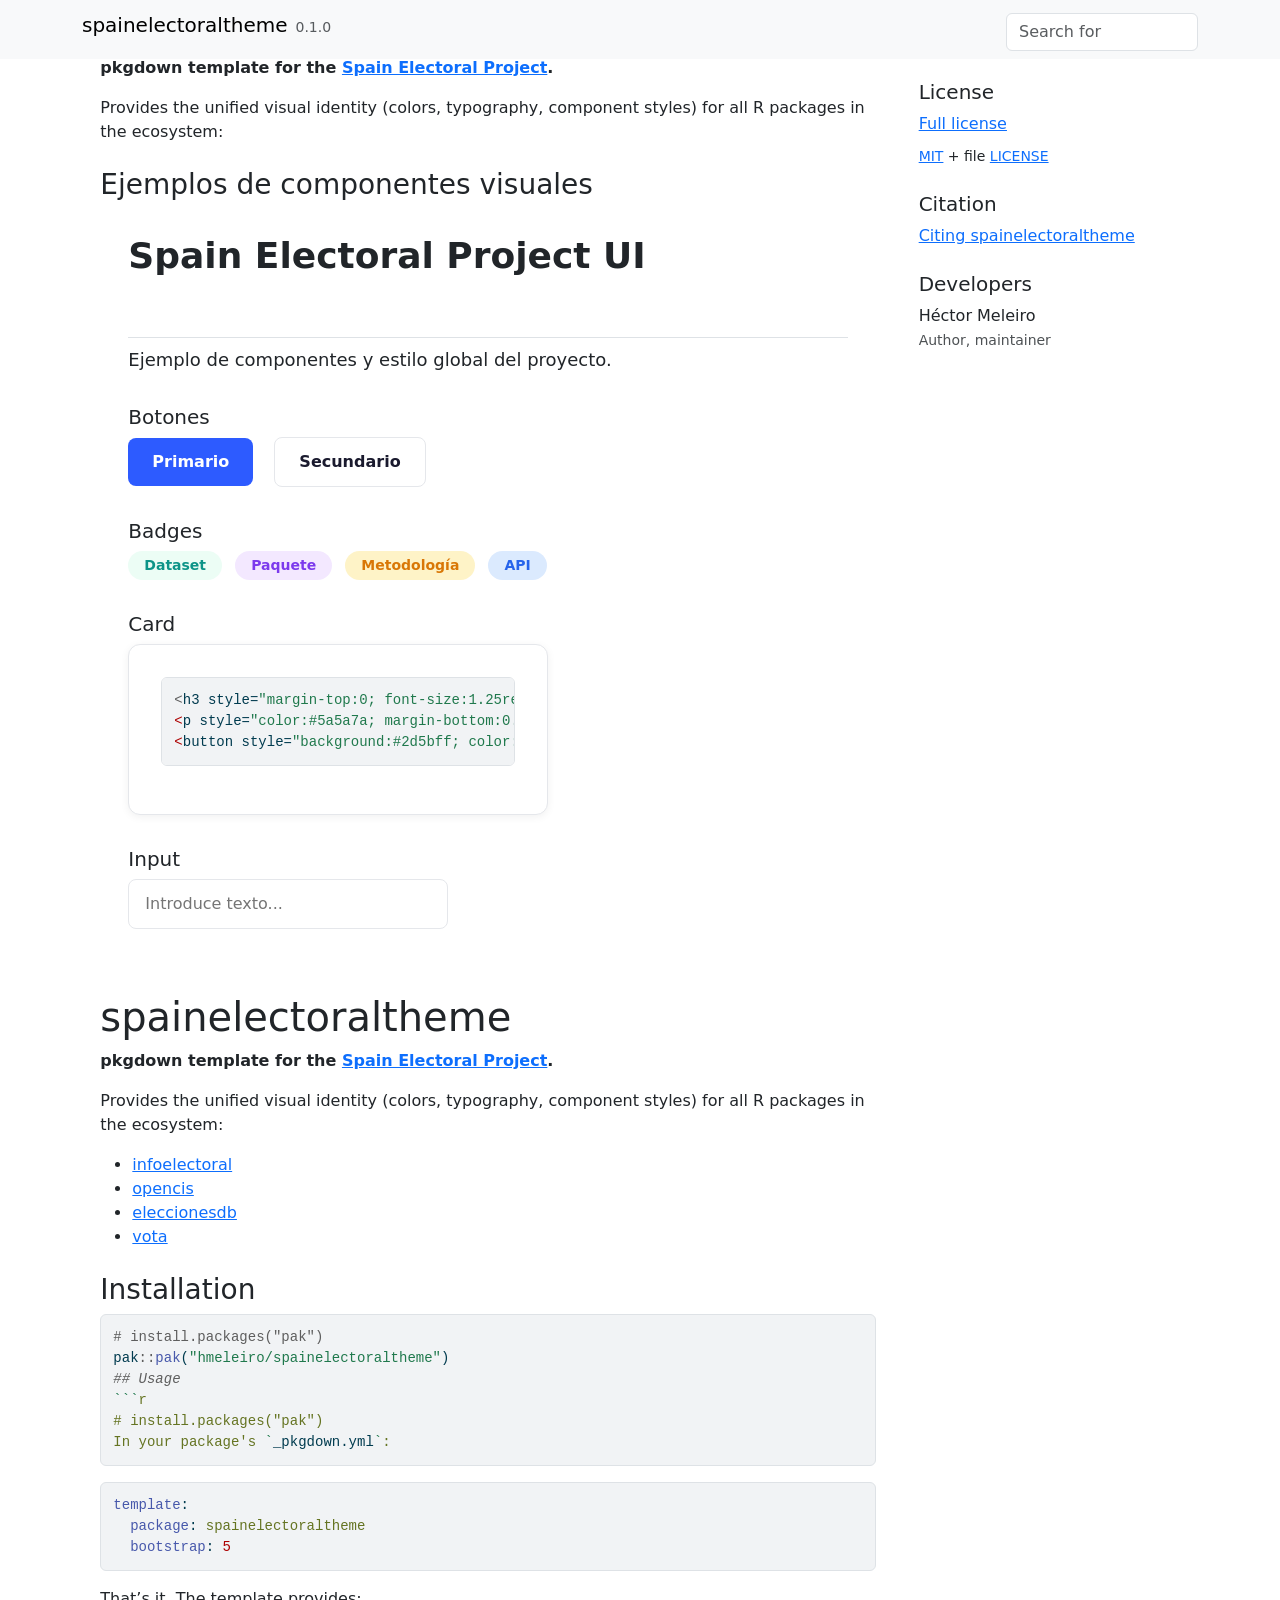
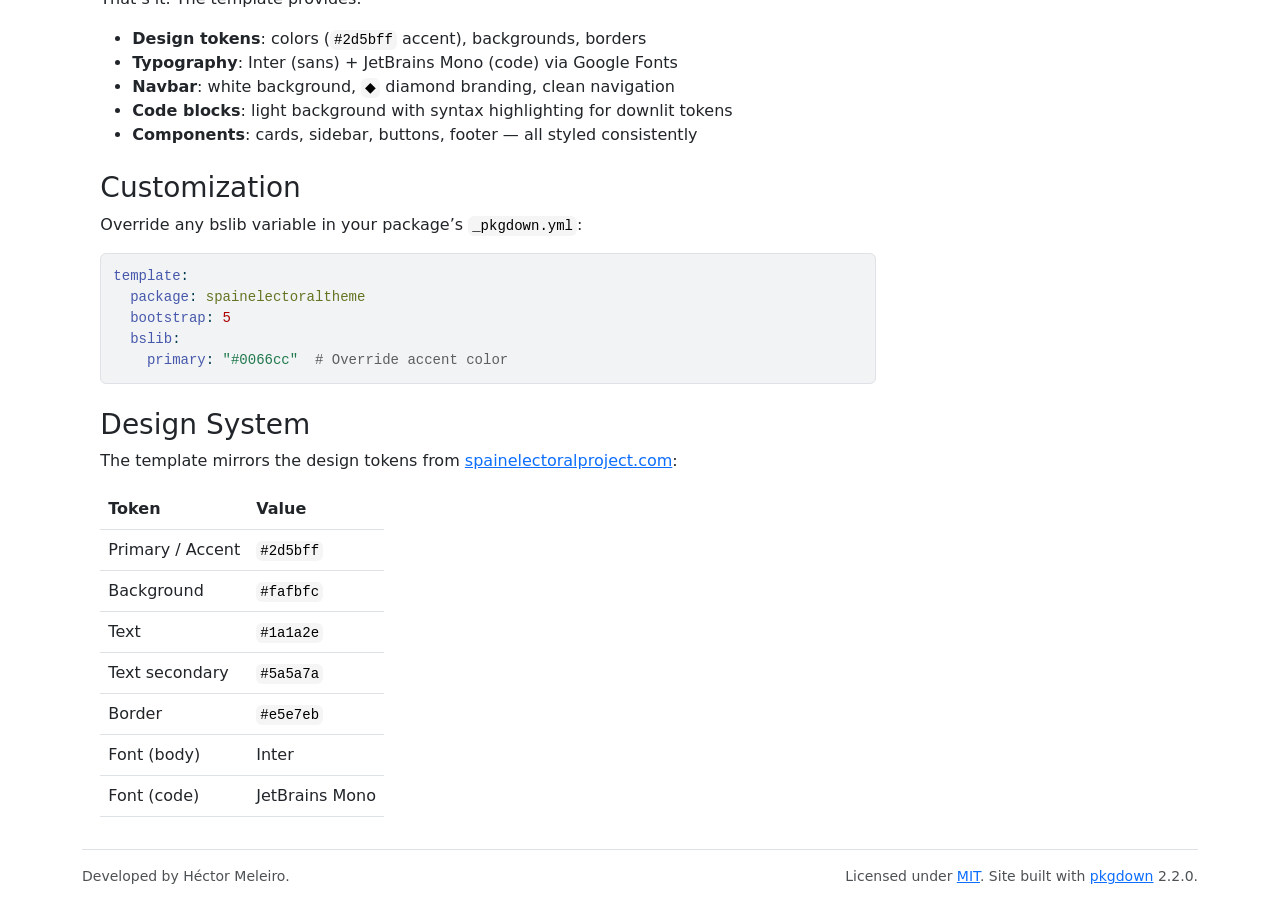
==== commit 3fb39e7b: "Updated theme" ====
--- a/docs/index.html
+++ b/docs/index.html
@@ -15,13 +15,13 @@
 <meta property="og:description" content="A pkgdown template package that provides the unified visual identity for all R packages in the Spain Electoral Project ecosystem. Includes design tokens, typography (Inter + JetBrains Mono), and component styles matching spainelectoralproject.com.">
 <link rel="preconnect" href="https://fonts.googleapis.com">
 <link rel="preconnect" href="https://fonts.gstatic.com" crossorigin>
-<link href="https://fonts.googleapis.com/css2?family=Inter:wght@400;500;600;700&amp;family=JetBrains+Mono:wght@400;500&amp;display=swap" rel="stylesheet">
+<link href="https://fonts.googleapis.com/css2?family=Inter:wght@400;500;600;700;800&amp;family=JetBrains+Mono:wght@400;500&amp;display=swap" rel="stylesheet">
 </head>
 <body>
     <a href="#main" class="visually-hidden-focusable">Skip to contents</a>
 
 
-    <nav class="navbar navbar-expand-lg fixed-top bg-#ffffff" data-bs-theme="light" aria-label="Site navigation"><div class="container">
+    <nav class="navbar navbar-expand-lg fixed-top bg-light" data-bs-theme="light" aria-label="Site navigation"><div class="container">
 
     <a class="navbar-brand me-2" href="index.html">spainelectoraltheme</a>
 
@@ -33,9 +33,7 @@
     </button>
 
     <div id="navbar" class="collapse navbar-collapse ms-3">
-      <ul class="navbar-nav me-auto">
-<li class="nav-item"><a class="nav-link" href="reference/index.html">Reference</a></li>
-      </ul>
+      <ul class="navbar-nav me-auto"></ul>
 <ul class="navbar-nav">
 <li class="nav-item"><form class="form-inline" role="search">
  <input class="form-control" type="search" name="search-input" id="search-input" autocomplete="off" aria-label="Search site" placeholder="Search for" data-search-index="search.json">
@@ -48,7 +46,10 @@
 </nav><div class="container template-home">
 <div class="row">
   <main id="main" class="col-md-9"><p><strong>pkgdown template for the <a href="https://spainelectoralproject.com/" class="external-link">Spain Electoral Project</a>.</strong></p>
-<p>Provides the unified visual identity (colors, typography, component styles) for all R packages in the ecosystem: ## Ejemplos de componentes visuales</p>
+<p>Provides the unified visual identity (colors, typography, component styles) for all R packages in the ecosystem:</p>
+<div class="section level2">
+<h2 id="ejemplos-de-componentes-visuales">Ejemplos de componentes visuales<a class="anchor" aria-label="anchor" href="#ejemplos-de-componentes-visuales"></a>
+</h2>
 <div style="max-width: 720px; margin: 2rem auto;">
 <div class="page-header"><h1 style="font-size:2.25rem; font-weight:700; margin-bottom:0.5rem;">
 Spain Electoral Project UI
@@ -80,6 +81,7 @@
 Input
 </h2>
 <p><input type="text" placeholder="Introduce texto..." style="width:100%; max-width:320px; padding:0.75rem 1rem; border:1px solid #e5e7eb; border-radius:0.5rem; font-size:1rem; font-family:var(--font-sans); background:#fff; color:#1a1a2e; margin-bottom:2rem;"></p>
+</div>
 </div>
 <div class="section level1">
 <h1 id="spainelectoraltheme">spainelectoraltheme<a class="anchor" aria-label="anchor" href="#spainelectoraltheme"></a>
@@ -205,7 +207,7 @@
 </div>
 
 <div class="pkgdown-footer-right">
-  <p>Site built with <a href="https://pkgdown.r-lib.org/" class="external-link">pkgdown</a> 2.2.0.</p>
+  <p>Licensed under <a href="https://opensource.org/licenses/MIT" target="_blank" rel="noopener" class="external-link">MIT</a>. Site built with <a href="https://pkgdown.r-lib.org/" class="external-link">pkgdown</a> 2.2.0.</p>
 </div>
 
     </footer>
